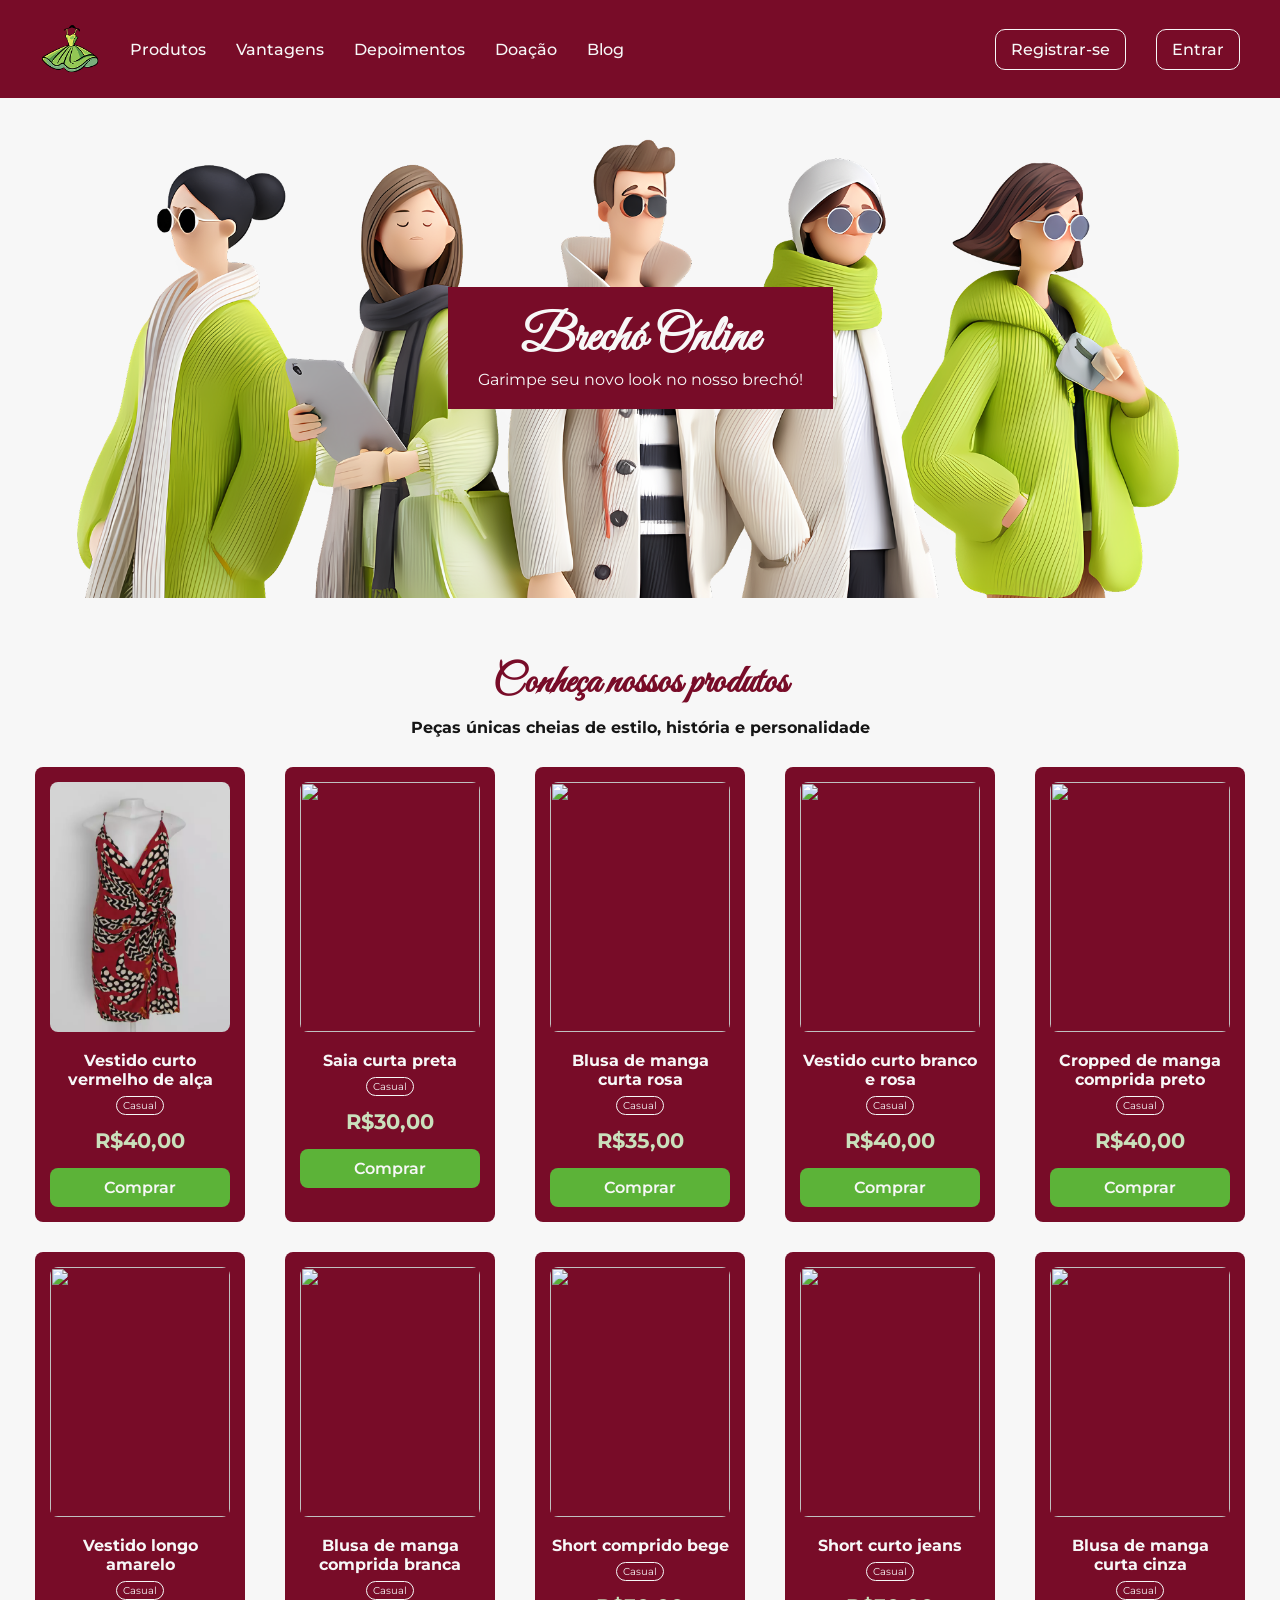
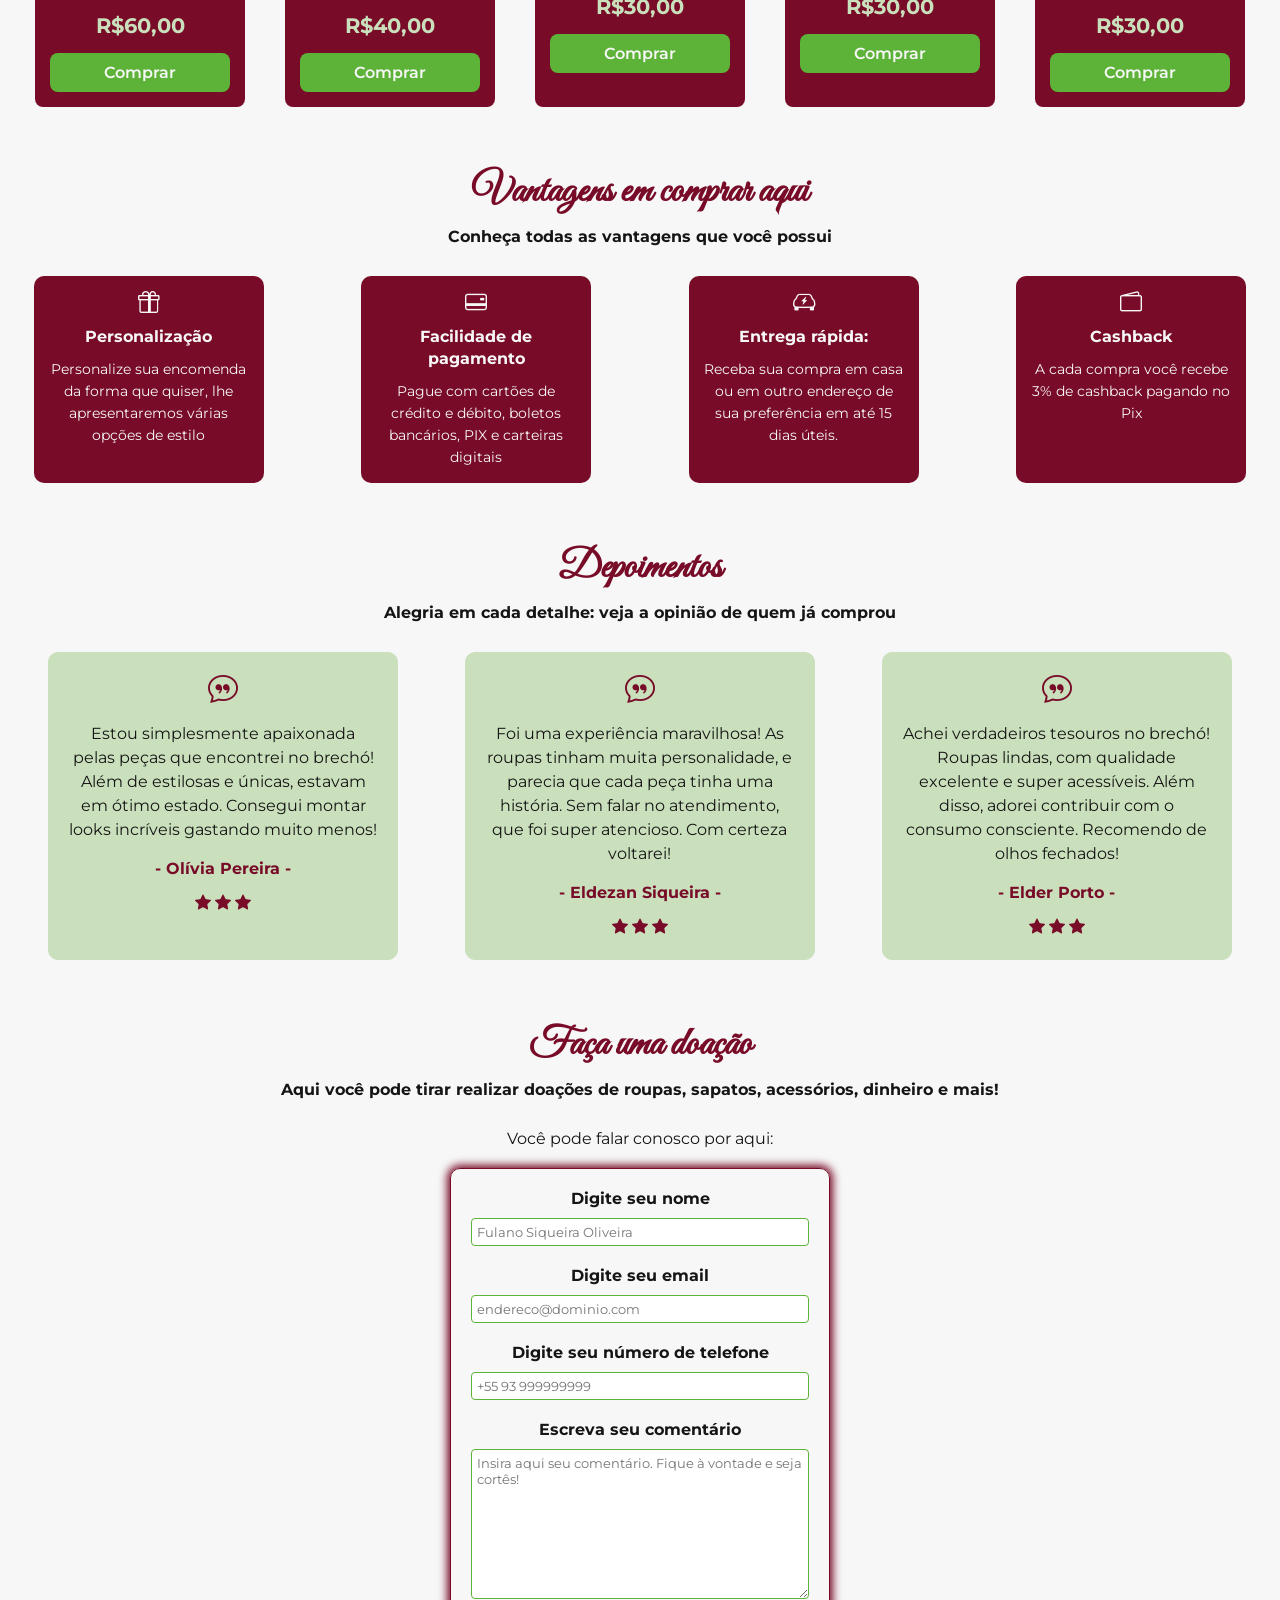
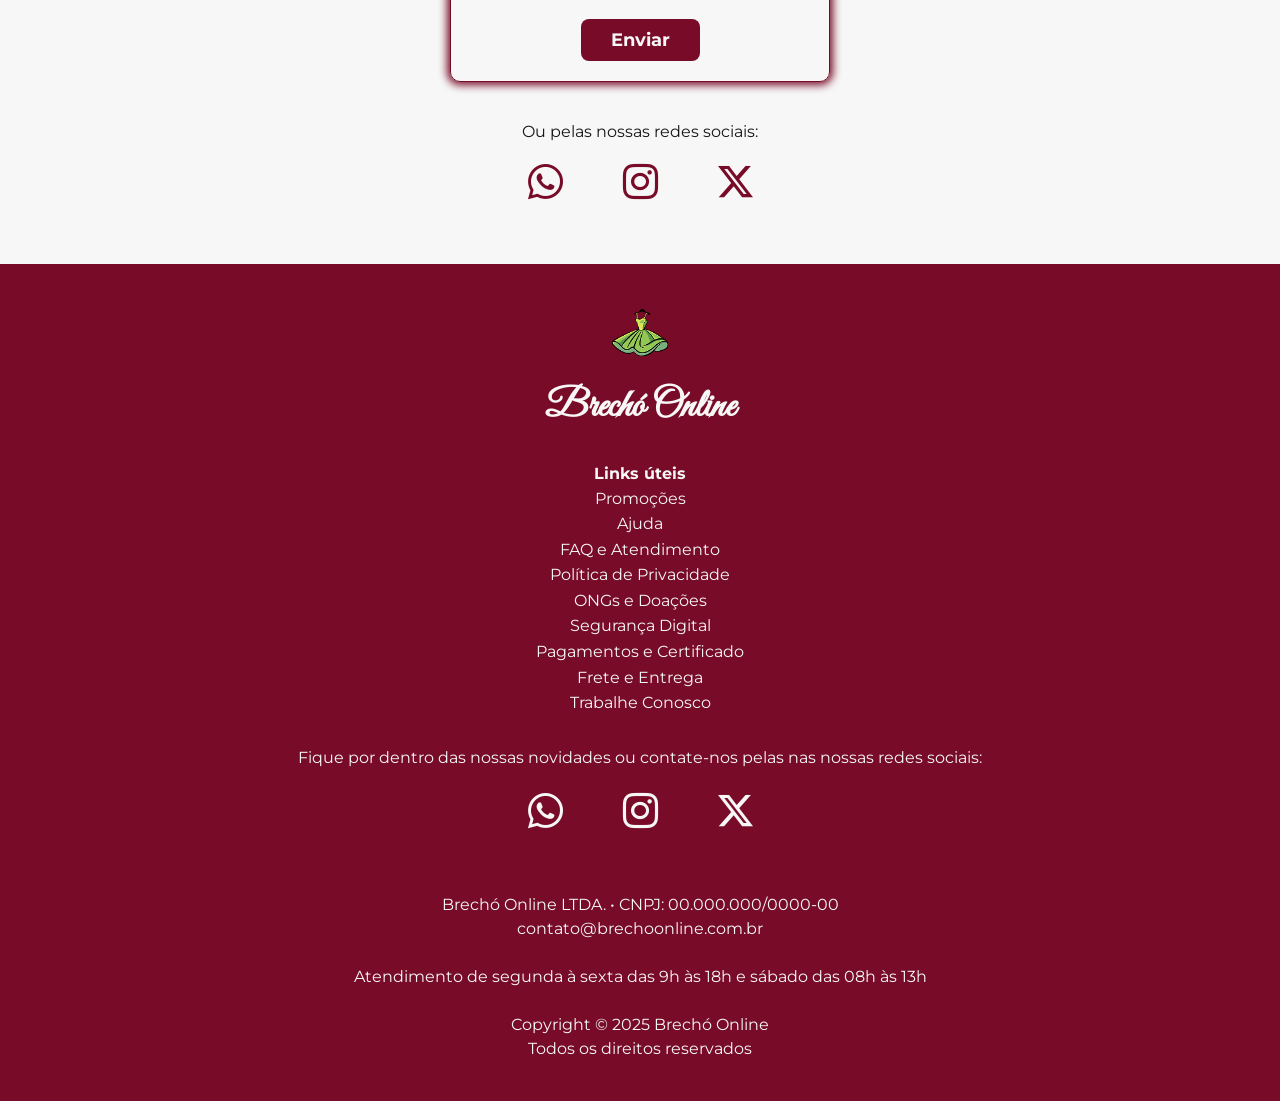
==== index.html @ 8e037138 "Add files via upload" ====
<!DOCTYPE html>
<html lang="pt-BR">
<head>
    <meta charset="UTF-8">
    <meta name="viewport" content="width=device-width, initial-scale=1.0">
    <meta name="description" content="Descubra roupas estilosas, sustentáveis e acessíveis em nosso brechó online. Peças únicas, com curadoria especial e envio para todo o Brasil. Renove seu guarda-roupa com consciência!">
    <meta name="keywords" content="brechó online, brechó, online, roupas, roupas usadas, moda sustentável, segunda mão, estilo, economia circular, acessível, preço baixo, vantagens, contato, doação, depoimentos, produtos" />
    
    <title>Brechó Online</title>

    <link rel="preconnect" href="https://fonts.googleapis.com">
    <link rel="preconnect" href="https://fonts.gstatic.com" crossorigin>
    <link href="https://fonts.googleapis.com/css2?family=Great+Vibes&family=Montserrat:ital,wght@0,100..900;1,100..900&display=swap" rel="stylesheet">

    <link rel="stylesheet" href="./Styles/index.css">

    <link rel="shortcut icon" href="./Imgs/logo.png" type="image/x-icon">

    <!--Bootstrap icons-->
    <link rel="stylesheet" href="https://cdn.jsdelivr.net/npm/bootstrap-icons@1.11.3/font/bootstrap-icons.min.css">
</head>
<body>
    <header>

        <nav class="navbar-desktop">
            <ul class="navbar-items">
                <li><a href="./index.html"><img src="./Imgs/logo.png" alt="Logo" class="logo"></a></li>
                <li><a href="#">Produtos</a></li>
                <li><a href="#">Vantagens</a></li>
                <li><a href="#">Depoimentos</a></li>
                <li><a href="#">Doação</a></li>
                <li><a href="#">Blog</a></li>
            </ul>
            <ul class="navbar-items">
                <li><a href="./Login/criar-conta.html" target="_blank" class="btn btn-registro">Registrar-se</a></li>
                <li><a href="./Login/login.html" target="_blank" class="btn btn-entrar">Entrar</a></li>
            </ul>
        </nav>

        <nav class="navbar-mobile">
            <ul class="navbar-items">
                <li><a href="#" class="logo-mobile"><img src="./Imgs/logo.png" alt="Logo" class="logo">Brechó Online</a></li>
            </ul>
            <ul class="navbar-items">
                <li><a href="#" id="menu-mobile">
                    <i class="bi bi-list" id="menu"></i>
                </a></li>
            </ul>
            
        </nav>
    </header>
    <main>
        <div class="container">
            
            <section id="hero">
                <div class="texts">
                    <h1>Brechó Online</h1>
                    <p>
                        Garimpe seu novo look no nosso brechó!
                    </p>
                </div>
            </section>

            <section id="produtos">
                <div>
                    <h2>Conheça nossos produtos</h2>
                    <p class="subtitle">
                        Peças únicas cheias de estilo, história e personalidade
                    </p>
                </div>
                <div class="cards grid">
                    <div class="card">
                        <img src="./Imgs/roupa-1.webp" alt="" class="imagem-produto">
                        <p>Vestido curto vermelho de alça</p>
                        <span class="categoria">Casual</span>
                        <p class="preco">R$40,00</p>
                        <a href="" class="btn-card-produto">Comprar</a>
                    </div>

                    <div class="card">
                        <img src="./imgs/roupa-3.webp" alt="" class="imagem-produto">
                        <p>Saia curta preta</p>
                        <span class="categoria">Casual</span>
                        <p class="preco">R$30,00</p>
                        <a href="" class="btn-card-produto">Comprar</a>
                    </div>

                    <div class="card">
                        <img src="./imgs/roupa-2.webp" alt="" class="imagem-produto">
                        <p>Blusa de manga curta rosa</p>
                        <span class="categoria">Casual</span>
                        <p class="preco">R$35,00</p>
                        <a href="" class="btn-card-produto">Comprar</a>
                    </div>

                    <div class="card">
                        <img src="./imgs/roupa-11.webp" alt="" class="imagem-produto">
                        <p>Vestido curto branco e rosa</p>
                        <span class="categoria">Casual</span>
                        <p class="preco">R$40,00</p>
                        <a href="" class="btn-card-produto">Comprar</a>
                    </div>

                    <div class="card">
                        <img src="./imgs/roupa-12.webp" alt="" class="imagem-produto">
                        <p>Cropped de manga comprida preto</p>
                        <span class="categoria">Casual</span>
                        <p class="preco">R$40,00</p>
                        <a href="" class="btn-card-produto">Comprar</a>
                    </div>

                    <div class="card">
                        <img src="./imgs/roupa-8.webp" alt="" class="imagem-produto">
                        <p>Vestido longo amarelo</p>
                        <span class="categoria">Casual</span>
                        <p class="preco">R$60,00</p>
                        <a href="" class="btn-card-produto">Comprar</a>
                    </div>

                    <div class="card">
                        <img src="./imgs/roupa-9.webp" alt="" class="imagem-produto">
                        <p>Blusa de manga comprida branca</p>
                        <span class="categoria">Casual</span>
                        <p class="preco">R$40,00</p>
                        <a href="" class="btn-card-produto">Comprar</a>
                    </div>

                    <div class="card">
                        <img src="./imgs/roupa-5.webp" alt="" class="imagem-produto">
                        <p>Short comprido bege</p>
                        <span class="categoria">Casual</span>
                        <p class="preco">R$30,00</p>
                        <a href="" class="btn-card-produto">Comprar</a>
                    </div>

                    <div class="card">
                        <img src="./imgs/roupa-6.webp" alt="" class="imagem-produto">
                        <p>Short curto jeans</p>
                        <span class="categoria">Casual</span>
                        <p class="preco">R$30,00</p>
                        <a href="" class="btn-card-produto">Comprar</a>
                    </div>

                    <div class="card">
                        <img src="./imgs/roupa-10.webp" alt="" class="imagem-produto">
                        <p>Blusa de manga curta cinza</p>
                        <span class="categoria">Casual</span>
                        <p class="preco">R$30,00</p>
                        <a href="" class="btn-card-produto">Comprar</a>
                    </div>
                </div>
                <!--
                <div>
                    <a href="" target="_blank" id="btn-ver-modelos" class="btn-ver-mais">Ver todos os modelos <i class="bi bi-box-arrow-up-right"></i></a>
                </div>
                -->
            </section>
            
            <section id="vantagens">
                <div>
                    <h2>Vantagens em comprar aqui</h2>
                    <p class="subtitle">
                        Conheça todas as vantagens que você possui
                    </p>
                </div>
                <div id="cards-vantagens" class="grid">
                    <div class="card-vantagem">
                        <i class="bi bi-gift"></i>
                        <h3>
                            Personalização
                        </h3>
                        <p>
                            Personalize sua encomenda da forma que quiser, lhe apresentaremos várias opções de estilo
                        </p>
                    </div>

                    <div class="card-vantagem">
                        <i class="bi bi-credit-card-2-back"></i>
                        <h3>
                            Facilidade de pagamento
                        </h3>
                        <p>
                            Pague com cartões de crédito e débito, boletos bancários, PIX e carteiras digitais
                        </p>
                    </div>

                    <div class="card-vantagem">
                        <i class="bi bi-ev-front"></i>
                        <h3>
                            Entrega rápida:
                        </h3>
                        <p>
                            Receba sua compra em casa ou em outro endereço de sua preferência em até 15 dias úteis.
                        </p>
                    </div>

                    <div class="card-vantagem">
                        <i class="bi bi-wallet2"></i>
                        <h3>
                            Cashback
                        </h3>
                        <p>
                            A cada compra você recebe 3% de cashback pagando no Pix
                        </p>
                    </div>
                </div>
            </section>

            <section id="depoimentos">
                <div>
                    <h2>Depoimentos</h2>
                    <p class="subtitle">
                        Alegria em cada detalhe: veja a opinião de quem já comprou
                    </p>
                </div>
                <div class="depoimentos grid">
                    <div class="depoimento">
                        <i class="bi bi-chat-quote"></i>
                        <p class="feedback">Estou simplesmente apaixonada pelas peças que encontrei no brechó! Além de estilosas e únicas, estavam em ótimo estado. Consegui montar looks incríveis gastando muito menos!</p>
                        <p class="nome-pessoa">- Olívia Pereira -</p>
                        <div class="classificacao">
                            <i class="bi bi-star-fill"></i>
                            <i class="bi bi-star-fill"></i>
                            <i class="bi bi-star-fill"></i>
                        </div>
                    </div>

                    <div class="depoimento">
                        <i class="bi bi-chat-quote"></i>
                        <p class="feedback">Foi uma experiência maravilhosa! As roupas tinham muita personalidade, e parecia que cada peça tinha uma história. Sem falar no atendimento, que foi super atencioso. Com certeza voltarei!</p>
                        <p class="nome-pessoa">- Eldezan Siqueira -</p>
                        <div class="classificacao">
                            <i class="bi bi-star-fill"></i>
                            <i class="bi bi-star-fill"></i>
                            <i class="bi bi-star-fill"></i>
                        </div>
                    </div>

                    <div class="depoimento">
                        <i class="bi bi-chat-quote"></i>
                        <p class="feedback">Achei verdadeiros tesouros no brechó! Roupas lindas, com qualidade excelente e super acessíveis. Além disso, adorei contribuir com o consumo consciente. Recomendo de olhos fechados!</p>
                        <p class="nome-pessoa">- Elder Porto -</p>
                        <div class="classificacao">
                            <i class="bi bi-star-fill"></i>
                            <i class="bi bi-star-fill"></i>
                            <i class="bi bi-star-fill"></i>
                        </div>
                    </div>
                </div>
                <!--
                <div>
                    <a href="" target="_blank" id="btn-ver-depoimentos" class="btn-ver-mais">Veja nosso mural de depoimentos <i class="bi bi-box-arrow-up-right"></i></a>
                </div>
                -->
            </section>

            <section id="doacao">
                <div>
                    <h2>Faça uma doação</h2>
                    <p class="subtitle">
                        Aqui você pode tirar realizar doações de roupas, sapatos, acessórios, dinheiro e mais!
                    </p>
                    <p>
                        Você pode falar conosco por aqui:
                    </p>
                    <div class="section-form-doacao">
                        <form action="" id="form-doacao">
                            <label for="name">
                                Digite seu nome
                                <input type="text" name="name" id="name" placeholder="Fulano Siqueira Oliveira">
                            </label>
                            <label for="email">
                                Digite seu email
                                <input type="email" name="email" id="email" placeholder="endereco@dominio.com">
                            </label>
                            <label for="numero">
                                Digite seu número de telefone
                                <input type="numero" name="numero" id="numero" placeholder="+55 93 999999999">
                            </label>
                            <label for="comment">
                                Escreva seu comentário
                                <textarea name="comment" id="comment" placeholder="Insira aqui seu comentário. Fique à vontade e seja cortês!"></textarea>
                            </label>
                            <button type="submit" id="btn-submit">
                                Enviar
                            </button>                          
                        </form>
                    </div>
                    <p>
                        Ou pelas nossas redes sociais:
                    </p>
                    <div class="icons-contact">
                        <a href="#" target="_blank" rel="noopener noreferrer">
                            <i class="bi bi-whatsapp icon-contact"></i>
                        </a>
                        <a href="#" target="_blank" rel="noopener noreferrer">
                            <i class="bi bi-instagram icon-contact"></i>
                        </a>
                        <a href="#" target="_blank" rel="noopener noreferrer">
                            <i class="bi bi-twitter-x icon-contact"></i>
                        </a>                                               
                    </div>
                </div>
                <div></div>
            </section>
        </div>
        
    </main>
    <footer>
        <a href="./index.html">
            <img src="./Imgs/logo.png" alt="Logo" class="logo">
        </a>

        <h2>Brechó Online</h2>

        <div class="section-links-uteis">
            <p>
                <strong>Links úteis</strong>
            </p>
    
            <a href="#" target="_blank" rel="noopener noreferrer" class="links-uteis">Promoções</a>
            <a href="#" target="_blank" rel="noopener noreferrer" class="links-uteis">Ajuda</a>
            <a href="#" target="_blank" rel="noopener noreferrer" class="links-uteis">FAQ e Atendimento</a>
            <a href="#" target="_blank" rel="noopener noreferrer" class="links-uteis">Política de Privacidade</a>
            <a href="#" target="_blank" rel="noopener noreferrer" class="links-uteis">ONGs e Doações</a>
            <a href="#" target="_blank" rel="noopener noreferrer" class="links-uteis">Segurança Digital</a>
            <a href="#" target="_blank" rel="noopener noreferrer" class="links-uteis">Pagamentos e Certificado</a>
            <a href="#" target="_blank" rel="noopener noreferrer" class="links-uteis">Frete e Entrega</a>
            <a href="#" target="_blank" rel="noopener noreferrer" class="links-uteis">Trabalhe Conosco</a>
        </div>

        <p>
           Fique por dentro das nossas novidades ou contate-nos pelas nas nossas redes sociais:
        </p>
        <div class="icons-contact">
            <a href="#" target="_blank" rel="noopener noreferrer">
                <i class="bi bi-whatsapp icon-contact"></i>
            </a>
            <a href="#" target="_blank" rel="noopener noreferrer">
                <i class="bi bi-instagram icon-contact"></i>
            </a>
            <a href="#" target="_blank" rel="noopener noreferrer">
                <i class="bi bi-twitter-x icon-contact"></i>
            </a>                                               
        </div>

        <p>
            Brechó Online LTDA. • CNPJ: 00.000.000/0000-00
            <br>
            contato@brechoonline.com.br
            <br><br>
            Atendimento de segunda à sexta das 9h às 18h e sábado das 08h às 13h
            <br><br>
            Copyright © 2025 Brechó Online
            <br>
            Todos os direitos reservados
        </p>
    </footer>
</body>
</html>
---- Styles/index.css ----
/********************************************************************* GERAL ***********************************************************************/
*{
    margin: 0;
    padding: 0;
    box-sizing: border-box;
    font-family: "Montserrat", Arial, serif;
}

:root{
    --primary-color: #780C28;
    --secondary-color: #5CB338;
    --tertiary-color: #CAE0BC;
    --black-color: #151515;
    --white-color: #F7F7F7;

    font-family: "Montserrat", Arial, serif;
    font-size: 16px;
    color: var(--black-color);
}

body{
    background-color: var(--white-color);
    text-align: center;
}

a{
    text-decoration: none;
}

li{
    list-style: none;
}

h2{
    font-size: 2.5rem; /*40px*/
    
    margin: 60px 0 10px;
}

.grid{
    display: grid;
    grid-template-columns: repeat(auto-fit, minmax(230px, 1fr));
    justify-items: center;
    align-items: stretch;
    gap: 30px;
}

/********************************************************************* HEADER ***********************************************************************/
header{
    /*Navbar fixa*/
    position: sticky;
    top: 0;
    z-index: 1000;

    background-color: var(--primary-color);
    color: var(--white-color);

    padding: 20px 40px;
}

header a{
    color: var(--white-color);
    font-weight: 500;
}

.logo{
    width: 60px;
}

.navbar-desktop,
.navbar-mobile{
    display: flex;
    justify-content: space-between;
    align-items: center;
}

.navbar-desktop{
    display: none;
}

.navbar-items{
    display: flex;
    justify-content: space-between;
    align-items: center;
    gap: 30px;
}

.navbar-items:first-child a:hover{
    scale: 1.01;
    transition: 0.3s;
    font-weight: 700;
    text-decoration: underline;
}

.btn{
    border: 1px solid var(--white-color);
    border-radius: 10px;
    padding: 10px 15px;
}

.btn:hover{
    border: 1px solid var(--secondary-color);

    background-color: var(--secondary-color);
    color: var(--white-color);
    transition: 0.3s;
}

/*Navbar mobile*/
.navbar-mobile{
    display: flex;
}

.navbar-mobile .navbar-items a{
    color: var(--white-color);
    text-decoration: none;
}

.navbar-mobile .navbar-items a:hover{
    text-decoration: none;
    font-weight: 700;
}

.logo-mobile{
    display: flex;
    justify-content: center;
    align-items: center;
    gap: 10px;

    font-family: "Great Vibes", serif;
    font-size: 1.25rem;
}

#menu{
    color: var(--white-color);
    font-size: 1.375rem;
}

/********************************************************************* MAIN ***********************************************************************/
#produtos, #marcas, #depoimentos, #sobre-nos, #doacao{
    padding: 0 30px;
}

h1, h2, h3, h4, h5, h6{
    color: var(--primary-color);
    font-family: "Great Vibes", serif;
}

/*Hero*/
h1{
    font-size: 3.125rem;
    color: var(--white-color);
}

#hero{
    height: 500px;
    width: 100%;

    background-image: url(../Imgs/pessoas-elegantes.png);
    background-repeat: repeat;
    background-size: cover;

    display: flex;
    justify-content: center;
    align-items: center;
}

.texts{
    color: var(--white-color) !important;
    background-color: var(--primary-color );

    padding: 20px 30px;
}

/*Produtos*/
.subtitle{
    font-weight: 700;
    font-size: 1rem;
    
    margin: 0 0 30px;
}

.cards{
    grid-template-columns: repeat(auto-fit, minmax(210px, 1fr));

    margin: 0 0 40px;
}

.card{
    width: 210px;
    padding: 15px;
    border-radius: 8px;
    
    color: var(--white-color);
    background-color: var(--primary-color);
}

.imagem-produto{
    width: 180px;
    height: 250px;
    border-radius: 8px;

    object-fit: cover;
}

.card p{
    margin: 15px 0 5px;
    
    font-weight: 700;
}

.categoria{
    padding: 2px 6px;
    border: 1px solid var(--white-color);
    border-radius: 10px;
   
    font-size: 0.625rem;
}

.preco{
    font-size: 1.3rem;
    color: var(--tertiary-color);
}

.btn-card-produto{
    display: flex;
    flex-direction: column;
    justify-content: center;
    
    color: var(--white-color);
    font-weight: 600;
    background-color: var(--secondary-color);
   
    margin: 15px 0 0;
    padding: 10px 0;
    border-radius: 8px;
}

.btn-ver-mais{
    color: var(--primary-color);
    font-weight: 700;
    font-size: 1.1rem;
    text-decoration: underline;
}

/*Marcas*/
#cards-marcas{
    grid-template-columns: repeat(auto-fit, minmax(230px, 1fr));
}

.card-vantagem{
    width: 230px;
    padding: 15px;
    border-radius: 10px;

    background-color: var(--primary-color);
    color: var(--white-color);
    line-height: 22px;
    font-size: 0.875rem;
}

.card-vantagem i{
    font-size: 1.375rem;
}

.card-vantagem h3{
    font-family: "Montserrat", Arial, serif;
    color: var(--white-color);
    font-size: 1rem;

    margin: 10px auto;
}
  
/*Depoimentos*/
.depoimentos{    
    grid-template-columns: repeat(auto-fit, minmax(350px, 1fr));

    margin: 0 0 40px;
}

.depoimento{
    background-color: var(--tertiary-color);
    
    padding: 20px;
    width: 350px;
    border-radius: 10px;
    border: 1px solid var(--tertiary-color);
    
    font-size: 1rem;
    line-height: 24px;
    
    transition: 0.3s;
}

.depoimento:hover {
    transform: translate3d(0, -10px, 0) scale(1.01);
    
    border: 1px solid var(--primary-color);
}

.bi-chat-quote{
    color: var(--primary-color);
    font-size: 1.875rem;
}

.feedback{
    margin: 15px auto;
}

.nome-pessoa{
    font-weight: 700;
    color: var(--primary-color);
}

.classificacao{
    color: var(--primary-color);
    
    margin: 10px 0 0;
}

/*Sobre nós*/
.cards-sobre-nos{
    display: block;
}

.card-sobre-nos{
    display: flex;
    justify-content: center;
    align-items: center;
    gap: 0px;

    margin-bottom: 30px;
}

.image-sobre-nos img{
    width: 100%;
}

.texto-sobre-nos{
    width: 600px;
}

.texto-sobre-nos h3{
    font-size: 1.75rem; /*28px*/
}

.texto-sobre-nos p{
    margin: 15px auto;
    
    line-height: 24px;
    text-align: center;
}

.bi-stars{
    color: var(--primary-color);
    font-size: 1.5rem;
}

/*Doacao*/
#form-doacao{
    margin: 20px auto 40px;
    width: 380px;
    padding: 20px;
    border-radius: 10px;
    border: 1px solid var(--primary-color);

    box-shadow: 0 0 8px 3px var(--primary-color);
}

#form-doacao label{
    display: flex;
    flex-direction: column;
    justify-content: center;
    align-items: center;
    gap: 10px;
    
    font-weight: 700;
    
    margin-bottom: 20px;
}

/*
O Chrome usa a pseudo-classe :-webkit-autofill para aplicar estilos aos campos preenchidos automaticamente. Você pode usar essa pseudo-classe para redefinir os estilos padrão.

transition: background-color 5000s ease-in-out 0s;: Esta linha é crucial. Ela força o Chrome a aplicar a cor de fundo desejada, mesmo que o preenchimento automático tente substituí-la. O valor 5000s é um tempo de transição longo o suficiente para garantir que a cor de fundo seja aplicada.

-webkit-background-clip: text;: Essa propriedade garante que a cor de fundo seja aplicada apenas ao texto dentro do campo, em vez de preencher todo o campo.

-webkit-text-fill-color: #333;: Define a cor do texto para um valor específico (no exemplo, #333). Substitua #333 pela cor desejada.
*/
input:-webkit-autofill{
    transition: background-color 5000s ease-in-out 0s;
    -webkit-background-clip: text; /*Fundo*/
    -webkit-text-fill-color: var(--primary-color); /*Texto*/
}

input, textarea{
    outline: none;
    
    padding: 5px;
    min-width: 100%;
    border-radius: 4px;
    border: 1px solid var(--secondary-color);
    
    color: var(--primary-color);
    font-family: "Montserrat", Arial, serif;
}

input:focus, textarea:focus{
    border: 1px solid var(--primary-color);
}

textarea{
    min-height: 150px;
    max-width: 100%;
}

#btn-submit{
    color: var(--white-color);
    font-size: 1.125rem;
    font-weight: 700;
    background-color: var(--primary-color);
    
    border: none;
    border-radius: 8px;
    padding: 10px 30px;
}

.icons-contact{
    display: flex;
    justify-content: center;
    align-items: center;
    gap: 60px;
    
    margin: 20px auto 60px;
}

.icon-contact{
    color: var(--primary-color);
    font-size: 35px;
}

.icon-contact:hover{
    color: var(--secondary-color);
    transition: 0.3s;
}

/********************************************************************* FOOTER ***********************************************************************/
footer{
    padding: 40px;

    background-color: var(--primary-color);
    text-align: center;
    color: var(--white-color);
}

footer h2{
    margin: 20px auto 30px;
}

footer h2,
footer .icon-contact{
    color: var(--white-color);
}

footer p{
    line-height: 150%;
}

footer .section-links-uteis{
    margin-bottom: 30px;
}

footer .links-uteis{
    color: var(--white-color);
    line-height: 160%;
    display: block;
}

.links-uteis:hover{
    color: var(--secondary-color);
    font-weight: 700;
    text-decoration: underline;

    transition: 0.3s;
}

/********************************************************************* RESPONSIVIDADE ***********************************************************************/
@media only screen and (min-width: 1200px){
    /*Navbar mobile*/
    .navbar-mobile{
        display: none;
    }

    .navbar-desktop{
        display: flex;
    }

    .card-sobre-nos {
        gap: 30px;
    }

    #fundacao-objetivo .image-sobre-nos,
    #missao-visao-valores .image-sobre-nos{
        background-repeat: no-repeat;
        background-size: contain;
        background-position: center;

        width: 340px;
        height: 340px;
    }

    #fundacao-objetivo .image-sobre-nos{
        background-image: url(../Imgs/foto-temporaria.png);
        
    }

    #missao-visao-valores .image-sobre-nos{
        background-image: url(../Imgs/foto-temporaria-2.png);
        
    }

    .texto-sobre-nos p{
        text-align: left;
    }
    
}

@media only screen and (max-width: 420px){
    #form-doacao{
        width: 90%;
    }
}
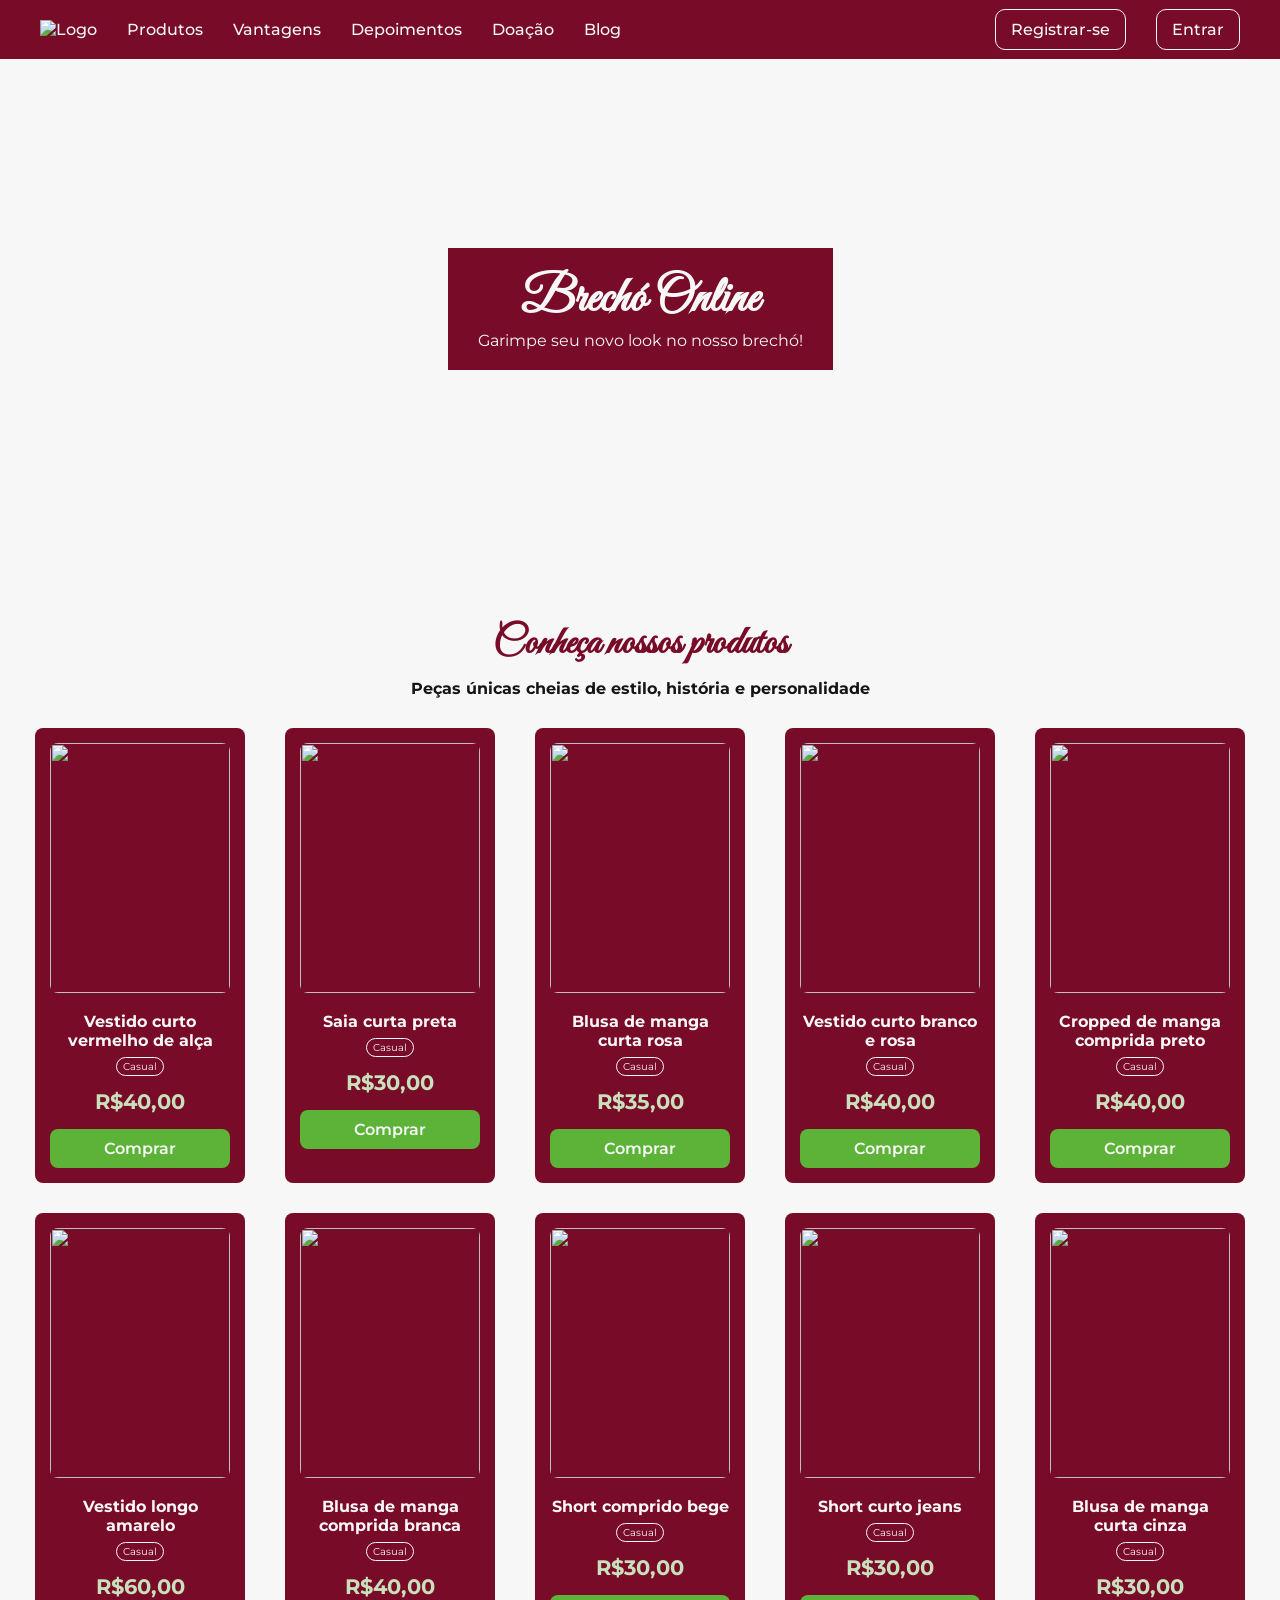
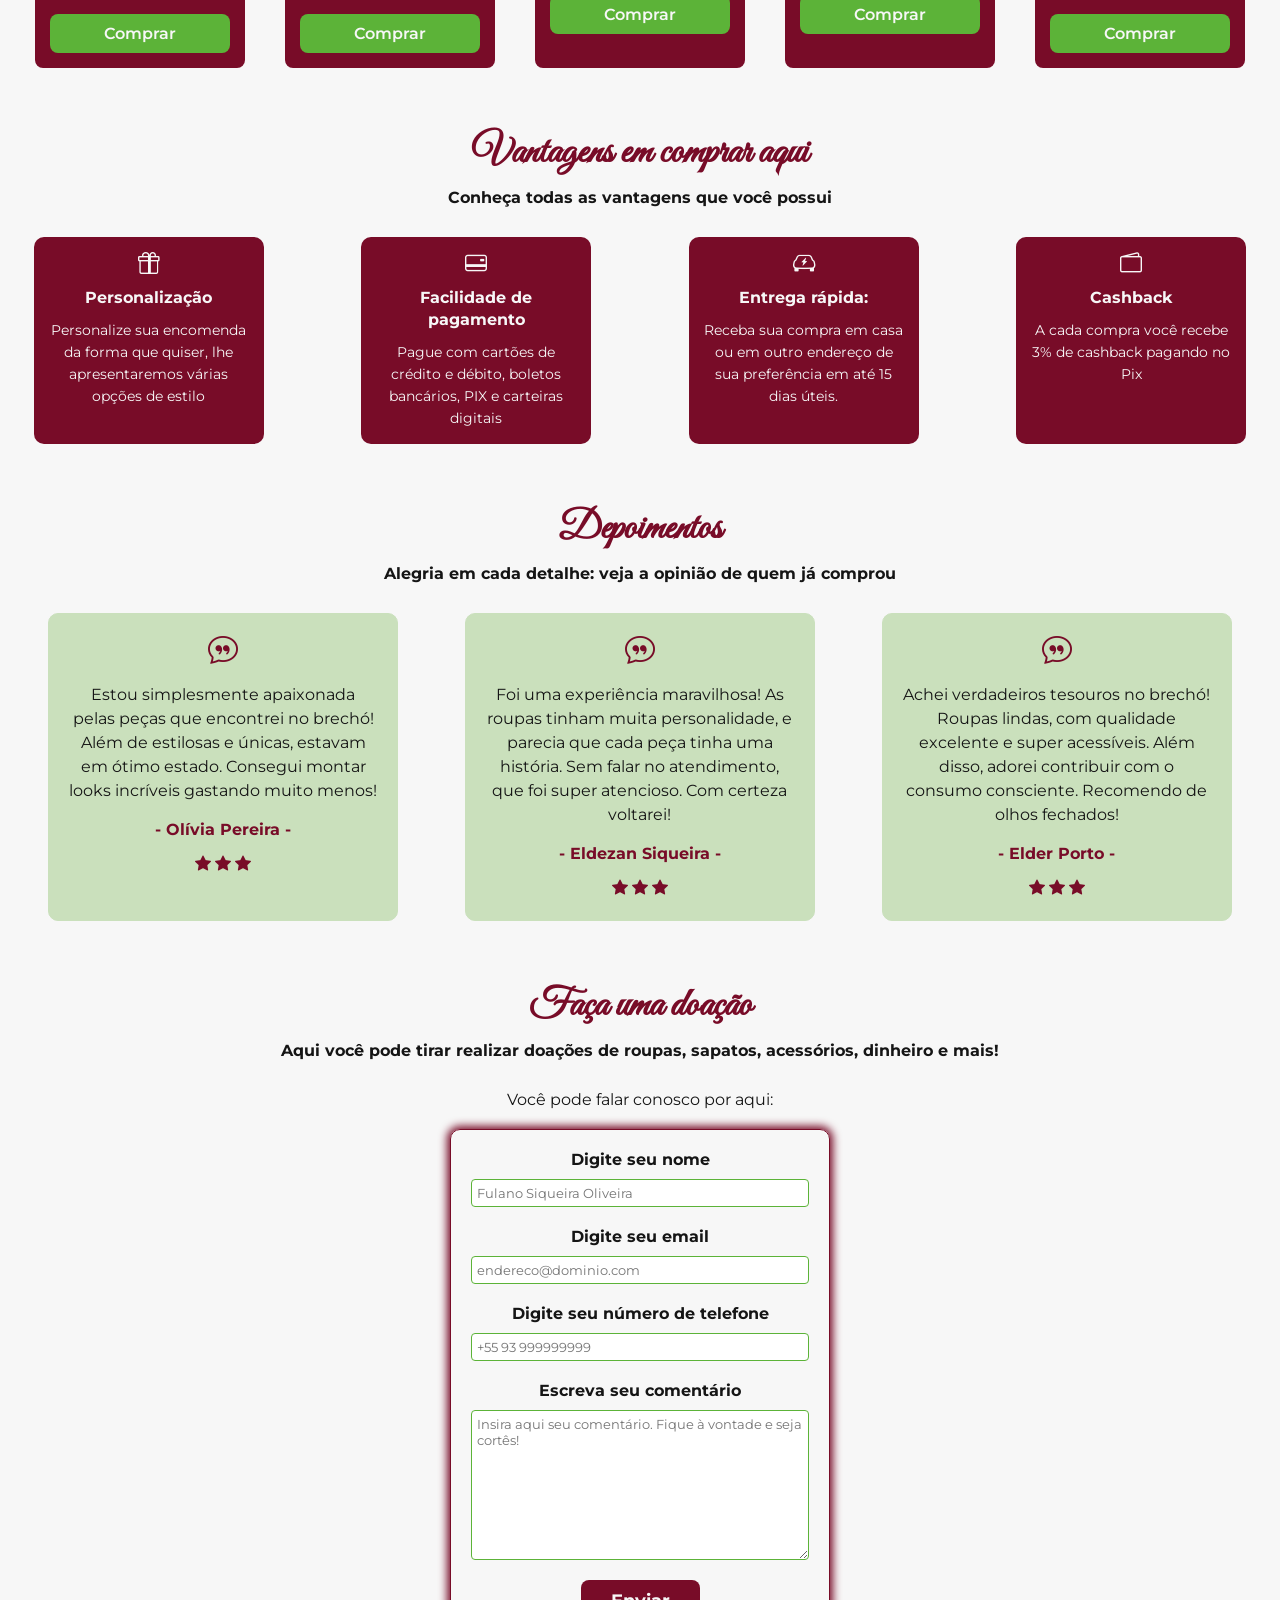
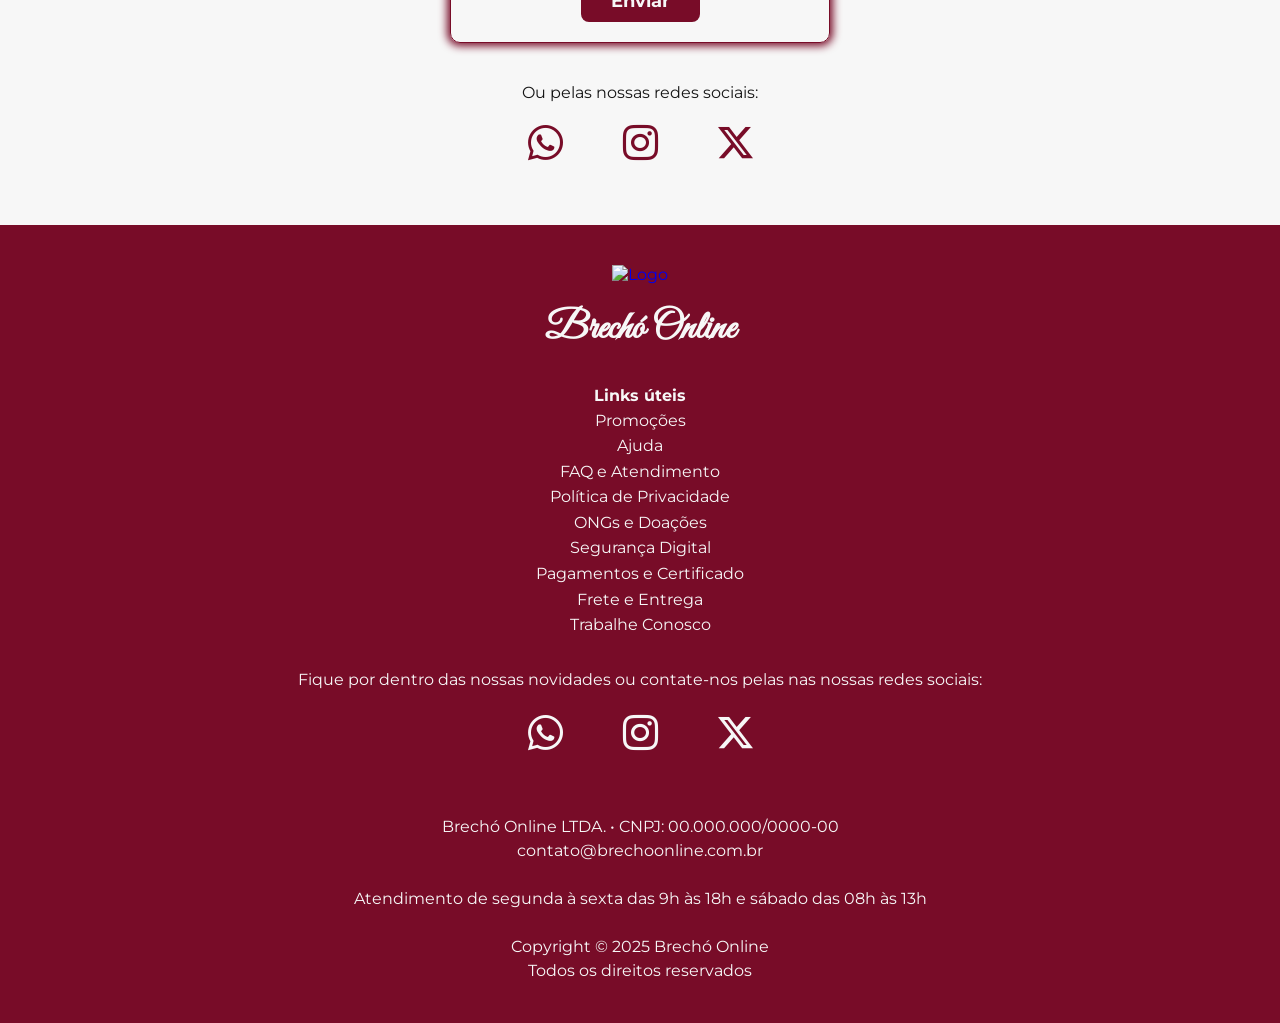
==== commit 594a5e0b: "Update index.html" ====
--- a/index.html
+++ b/index.html
@@ -70,7 +70,7 @@
                 </div>
                 <div class="cards grid">
                     <div class="card">
-                        <img src="./Imgs/roupa-1.webp" alt="" class="imagem-produto">
+                        <img src="./Imgs/roupa-1.png" alt="" class="imagem-produto">
                         <p>Vestido curto vermelho de alça</p>
                         <span class="categoria">Casual</span>
                         <p class="preco">R$40,00</p>
@@ -78,7 +78,7 @@
                     </div>
 
                     <div class="card">
-                        <img src="./imgs/roupa-3.webp" alt="" class="imagem-produto">
+                        <img src="./imgs/roupa-3.png" alt="" class="imagem-produto">
                         <p>Saia curta preta</p>
                         <span class="categoria">Casual</span>
                         <p class="preco">R$30,00</p>
@@ -86,7 +86,7 @@
                     </div>
 
                     <div class="card">
-                        <img src="./imgs/roupa-2.webp" alt="" class="imagem-produto">
+                        <img src="./imgs/roupa-2.png" alt="" class="imagem-produto">
                         <p>Blusa de manga curta rosa</p>
                         <span class="categoria">Casual</span>
                         <p class="preco">R$35,00</p>
@@ -94,7 +94,7 @@
                     </div>
 
                     <div class="card">
-                        <img src="./imgs/roupa-11.webp" alt="" class="imagem-produto">
+                        <img src="./imgs/roupa-11.png" alt="" class="imagem-produto">
                         <p>Vestido curto branco e rosa</p>
                         <span class="categoria">Casual</span>
                         <p class="preco">R$40,00</p>
@@ -102,7 +102,7 @@
                     </div>
 
                     <div class="card">
-                        <img src="./imgs/roupa-12.webp" alt="" class="imagem-produto">
+                        <img src="./imgs/roupa-12.png" alt="" class="imagem-produto">
                         <p>Cropped de manga comprida preto</p>
                         <span class="categoria">Casual</span>
                         <p class="preco">R$40,00</p>
@@ -110,7 +110,7 @@
                     </div>
 
                     <div class="card">
-                        <img src="./imgs/roupa-8.webp" alt="" class="imagem-produto">
+                        <img src="./imgs/roupa-8.png" alt="" class="imagem-produto">
                         <p>Vestido longo amarelo</p>
                         <span class="categoria">Casual</span>
                         <p class="preco">R$60,00</p>
@@ -118,7 +118,7 @@
                     </div>
 
                     <div class="card">
-                        <img src="./imgs/roupa-9.webp" alt="" class="imagem-produto">
+                        <img src="./imgs/roupa-9.png" alt="" class="imagem-produto">
                         <p>Blusa de manga comprida branca</p>
                         <span class="categoria">Casual</span>
                         <p class="preco">R$40,00</p>
@@ -126,7 +126,7 @@
                     </div>
 
                     <div class="card">
-                        <img src="./imgs/roupa-5.webp" alt="" class="imagem-produto">
+                        <img src="./imgs/roupa-5.png" alt="" class="imagem-produto">
                         <p>Short comprido bege</p>
                         <span class="categoria">Casual</span>
                         <p class="preco">R$30,00</p>
@@ -134,7 +134,7 @@
                     </div>
 
                     <div class="card">
-                        <img src="./imgs/roupa-6.webp" alt="" class="imagem-produto">
+                        <img src="./imgs/roupa-6.png" alt="" class="imagem-produto">
                         <p>Short curto jeans</p>
                         <span class="categoria">Casual</span>
                         <p class="preco">R$30,00</p>
@@ -142,7 +142,7 @@
                     </div>
 
                     <div class="card">
-                        <img src="./imgs/roupa-10.webp" alt="" class="imagem-produto">
+                        <img src="./imgs/roupa-10.png" alt="" class="imagem-produto">
                         <p>Blusa de manga curta cinza</p>
                         <span class="categoria">Casual</span>
                         <p class="preco">R$30,00</p>
@@ -357,4 +357,4 @@
         </p>
     </footer>
 </body>
-</html>+</html>
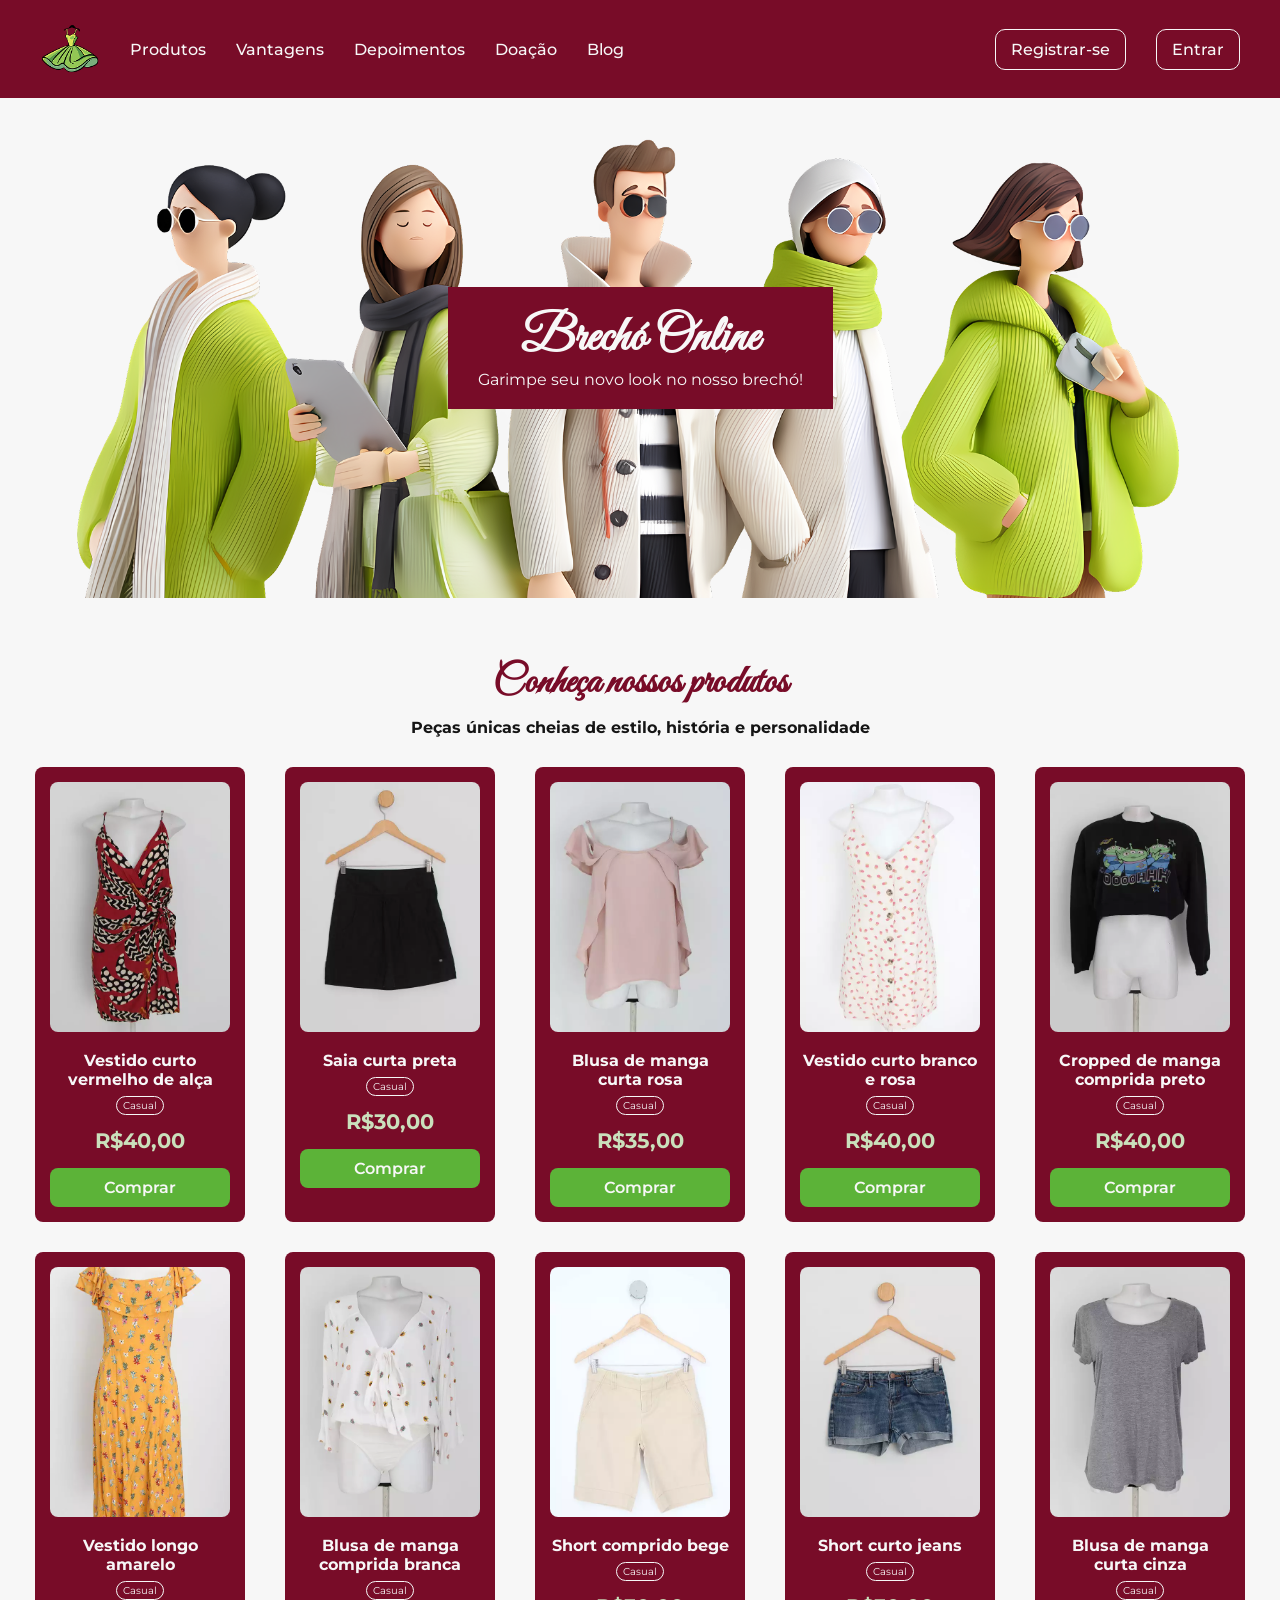
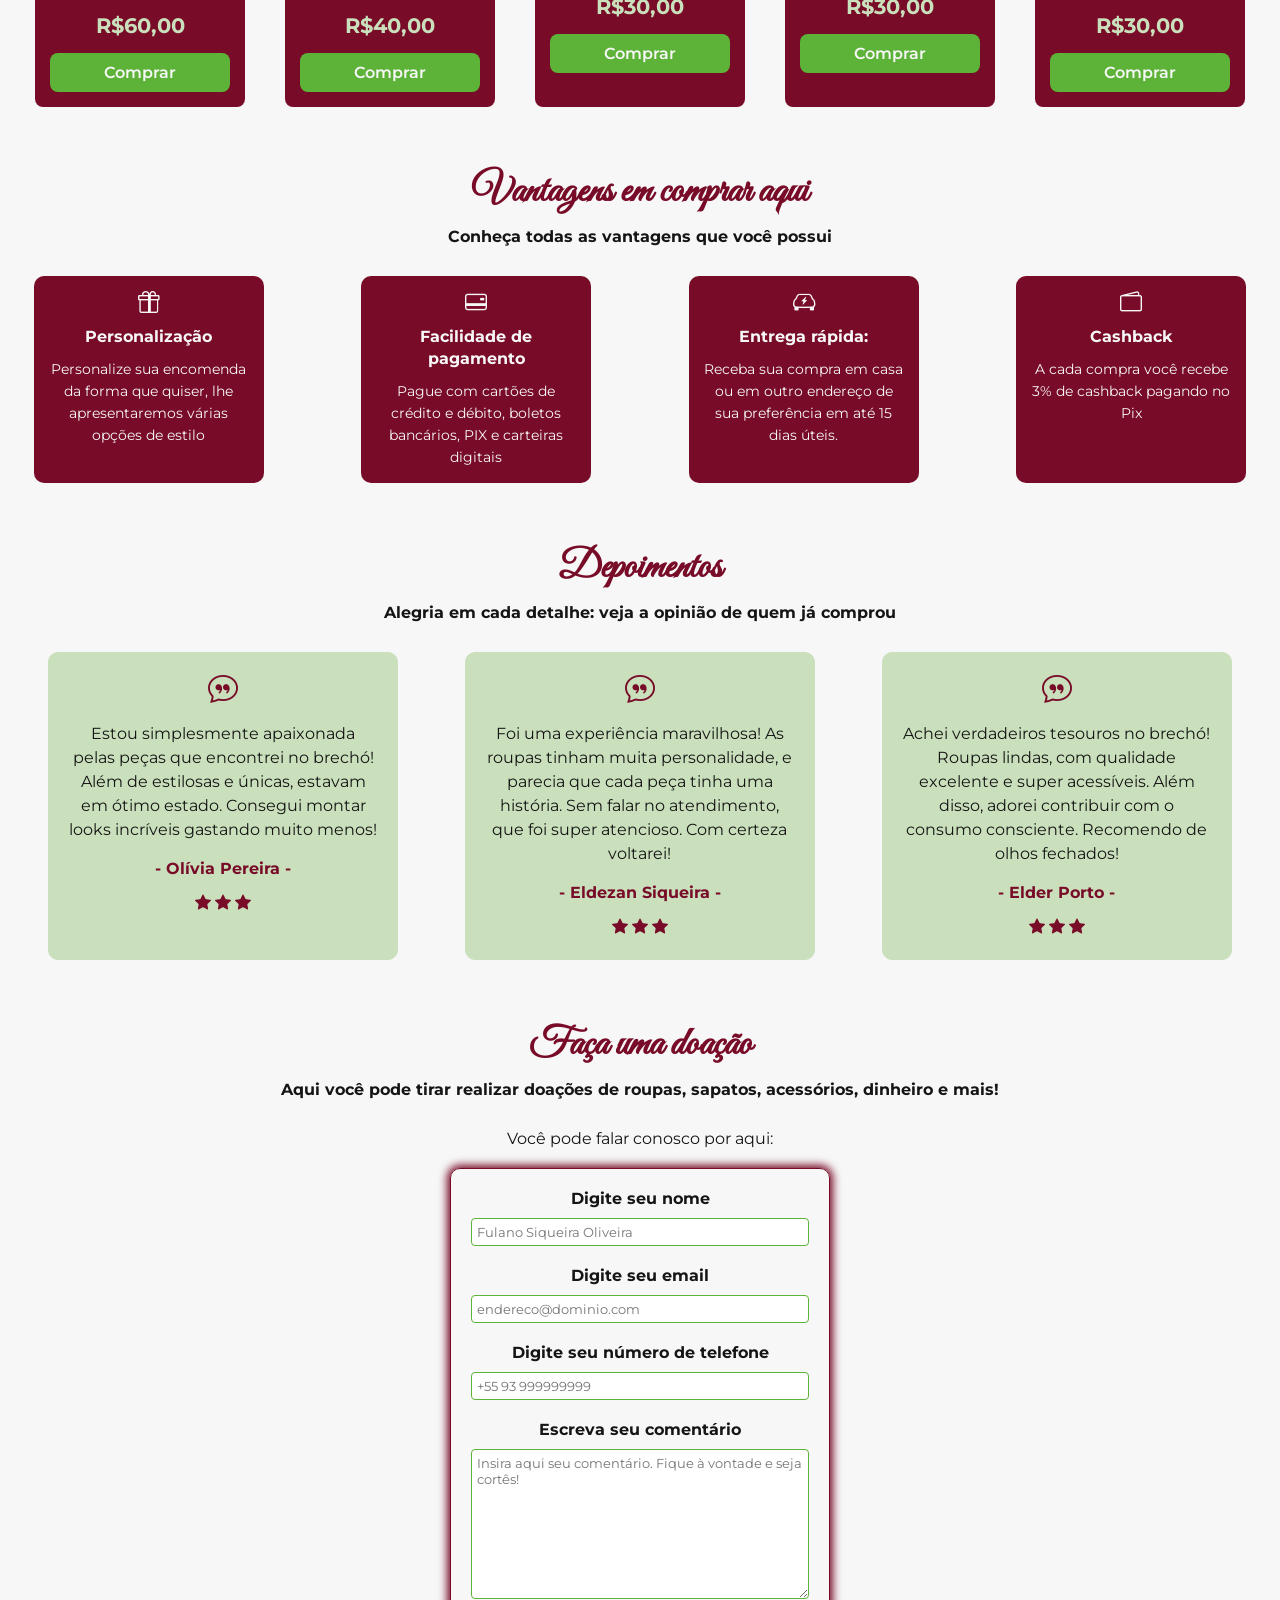
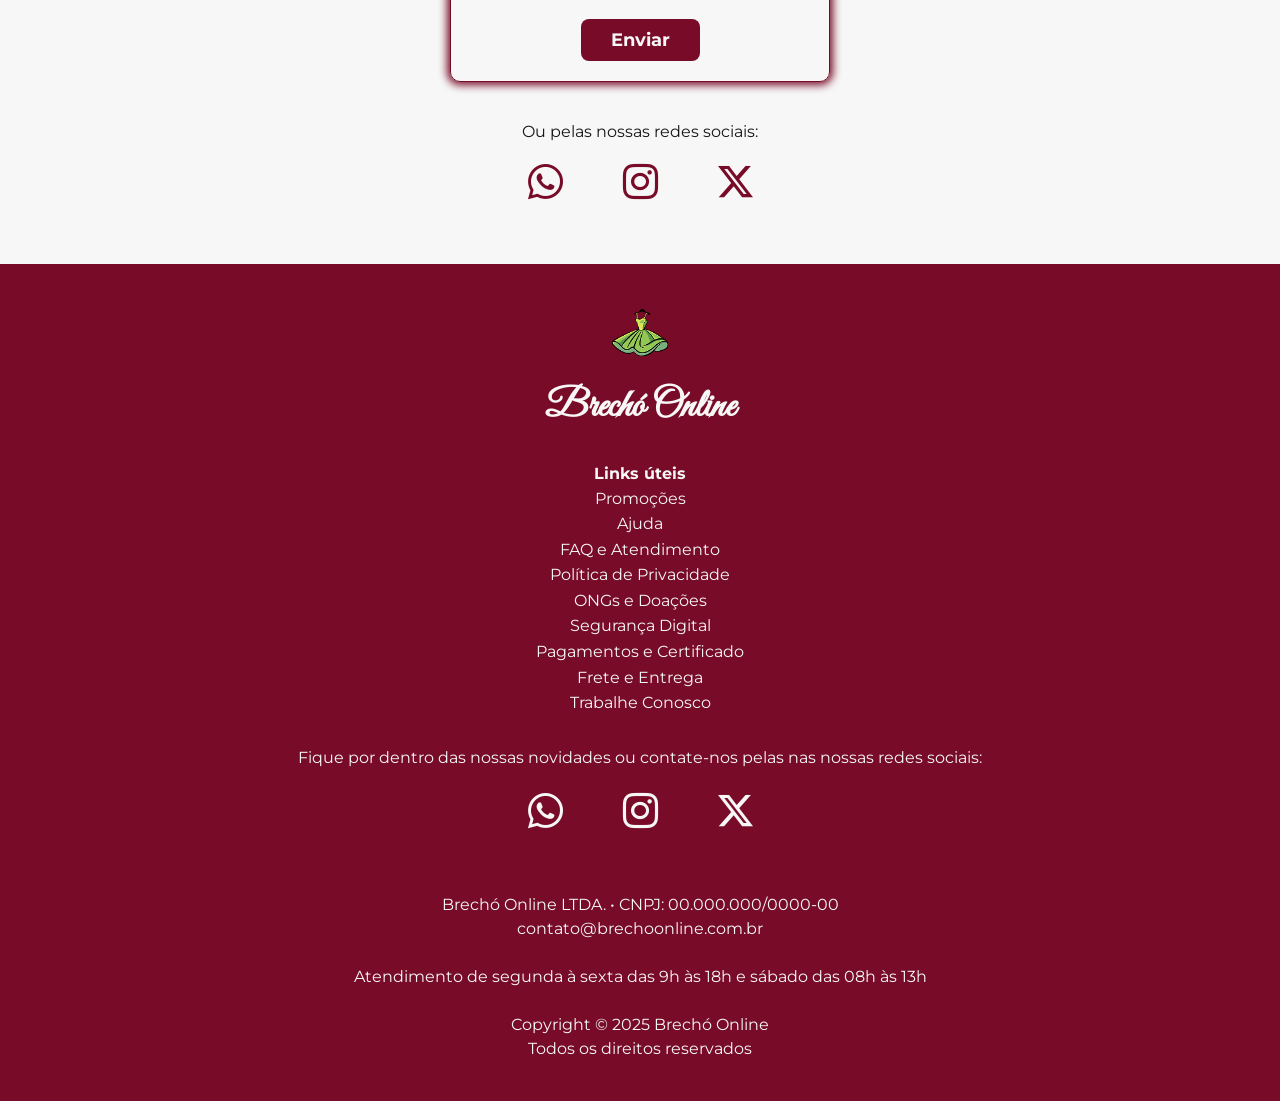
==== commit 0e955839: "Update index.html" ====
--- a/index.html
+++ b/index.html
@@ -78,7 +78,7 @@
                     </div>
 
                     <div class="card">
-                        <img src="./imgs/roupa-3.png" alt="" class="imagem-produto">
+                        <img src="./Imgs/roupa-3.png" alt="" class="imagem-produto">
                         <p>Saia curta preta</p>
                         <span class="categoria">Casual</span>
                         <p class="preco">R$30,00</p>
@@ -86,7 +86,7 @@
                     </div>
 
                     <div class="card">
-                        <img src="./imgs/roupa-2.png" alt="" class="imagem-produto">
+                        <img src="./Imgs/roupa-2.png" alt="" class="imagem-produto">
                         <p>Blusa de manga curta rosa</p>
                         <span class="categoria">Casual</span>
                         <p class="preco">R$35,00</p>
@@ -94,7 +94,7 @@
                     </div>
 
                     <div class="card">
-                        <img src="./imgs/roupa-11.png" alt="" class="imagem-produto">
+                        <img src="./Imgs/roupa-11.png" alt="" class="imagem-produto">
                         <p>Vestido curto branco e rosa</p>
                         <span class="categoria">Casual</span>
                         <p class="preco">R$40,00</p>
@@ -102,7 +102,7 @@
                     </div>
 
                     <div class="card">
-                        <img src="./imgs/roupa-12.png" alt="" class="imagem-produto">
+                        <img src="./Imgs/roupa-12.png" alt="" class="imagem-produto">
                         <p>Cropped de manga comprida preto</p>
                         <span class="categoria">Casual</span>
                         <p class="preco">R$40,00</p>
@@ -110,7 +110,7 @@
                     </div>
 
                     <div class="card">
-                        <img src="./imgs/roupa-8.png" alt="" class="imagem-produto">
+                        <img src="./Imgs/roupa-8.png" alt="" class="imagem-produto">
                         <p>Vestido longo amarelo</p>
                         <span class="categoria">Casual</span>
                         <p class="preco">R$60,00</p>
@@ -118,7 +118,7 @@
                     </div>
 
                     <div class="card">
-                        <img src="./imgs/roupa-9.png" alt="" class="imagem-produto">
+                        <img src="./Imgs/roupa-9.png" alt="" class="imagem-produto">
                         <p>Blusa de manga comprida branca</p>
                         <span class="categoria">Casual</span>
                         <p class="preco">R$40,00</p>
@@ -126,7 +126,7 @@
                     </div>
 
                     <div class="card">
-                        <img src="./imgs/roupa-5.png" alt="" class="imagem-produto">
+                        <img src="./Imgs/roupa-5.png" alt="" class="imagem-produto">
                         <p>Short comprido bege</p>
                         <span class="categoria">Casual</span>
                         <p class="preco">R$30,00</p>
@@ -134,7 +134,7 @@
                     </div>
 
                     <div class="card">
-                        <img src="./imgs/roupa-6.png" alt="" class="imagem-produto">
+                        <img src="./Imgs/roupa-6.png" alt="" class="imagem-produto">
                         <p>Short curto jeans</p>
                         <span class="categoria">Casual</span>
                         <p class="preco">R$30,00</p>
@@ -142,7 +142,7 @@
                     </div>
 
                     <div class="card">
-                        <img src="./imgs/roupa-10.png" alt="" class="imagem-produto">
+                        <img src="./Imgs/roupa-10.png" alt="" class="imagem-produto">
                         <p>Blusa de manga curta cinza</p>
                         <span class="categoria">Casual</span>
                         <p class="preco">R$30,00</p>
